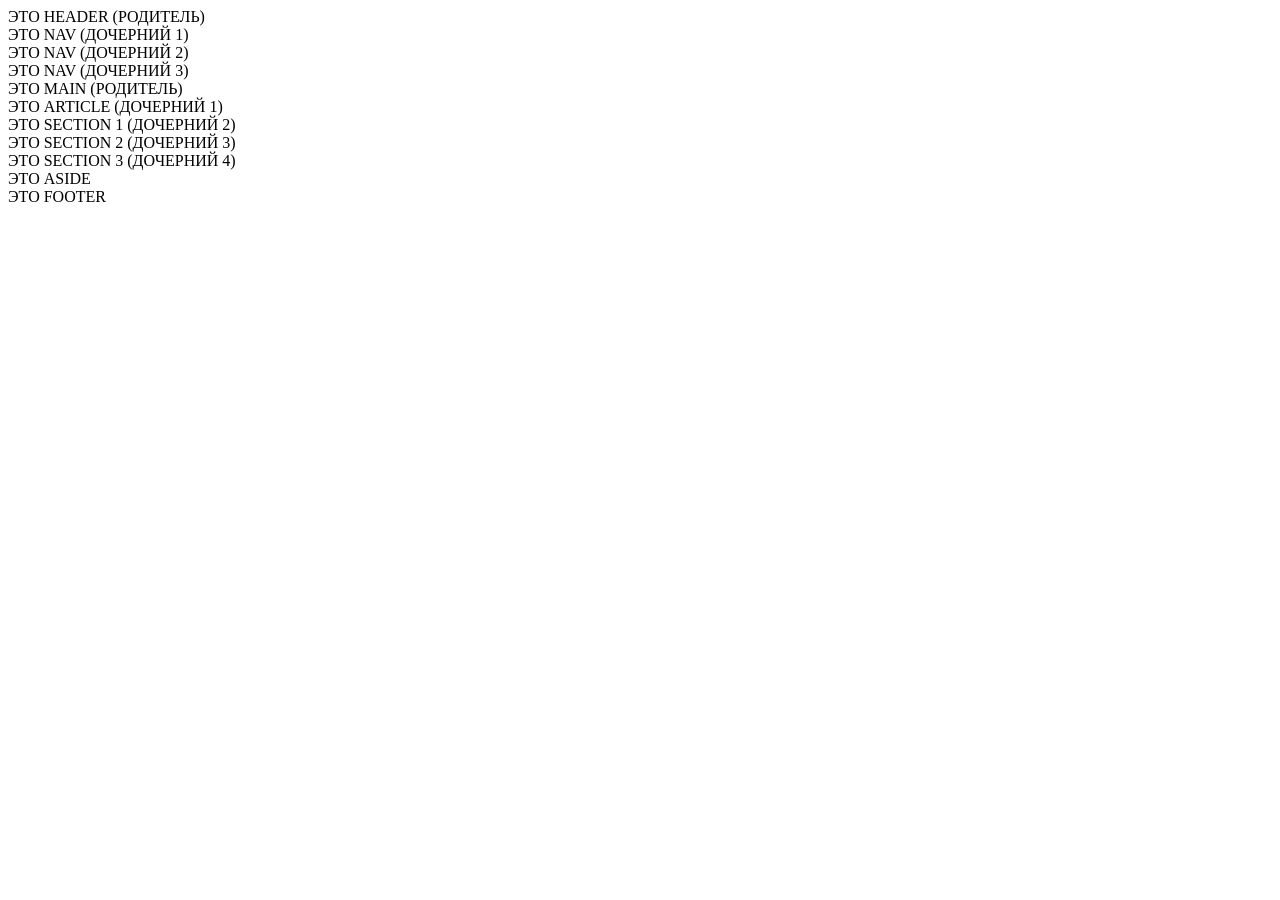
==== 1 Semester/HTML/index.html @ 04d6f234 "a" ====
<!DOCTYPE html>
<html lang="ru">
<head>
    <meta charset="UTF-8">
    <meta name="viewport" content="width=device-width, initial-scale=1.0">
    <title>FRONTEND</title>
</head>
<body>
    <header>
        ЭТО HEADER (РОДИТЕЛЬ)
        <!-- Это - HEADER -->
        <nav>
            ЭТО NAV (ДОЧЕРНИЙ 1)
        </nav>
        <nav>
            ЭТО NAV (ДОЧЕРНИЙ 2)
        </nav>
        <nav>
            ЭТО NAV (ДОЧЕРНИЙ 3)
        </nav>
    </header>

    <main>
        ЭТО MAIN (РОДИТЕЛЬ)
        <article>
            ЭТО ARTICLE (ДОЧЕРНИЙ 1)
            <section>ЭТО SECTION 1 (ДОЧЕРНИЙ 2)</section>
            <section>ЭТО SECTION 2 (ДОЧЕРНИЙ 3)</section>
            <section>ЭТО SECTION 3 (ДОЧЕРНИЙ 4)</section>
        </article>

        <aside>
            ЭТО ASIDE
        </aside>
    </main>

    <footer>
        ЭТО FOOTER
    </footer>
</body>
</html>
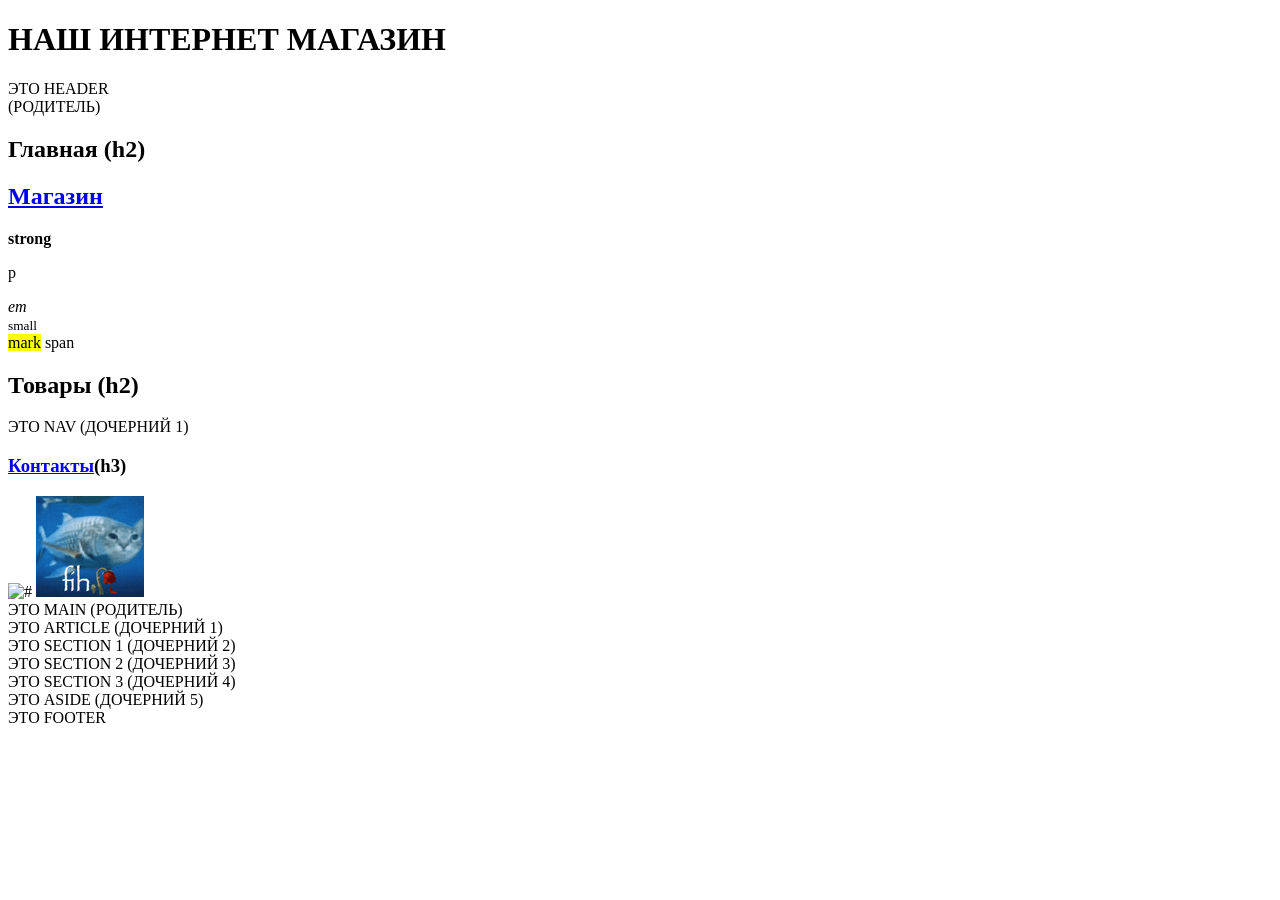
==== commit 667a2aed: "Гиперссылки" ====
--- a/1 Semester/HTML/index.html
+++ b/1 Semester/HTML/index.html
@@ -1,22 +1,37 @@
 <!DOCTYPE html>
 <html lang="ru">
+
 <head>
     <meta charset="UTF-8">
     <meta name="viewport" content="width=device-width, initial-scale=1.0">
     <title>FRONTEND</title>
 </head>
+
 <body>
     <header>
-        ЭТО HEADER (РОДИТЕЛЬ)
+        <h1>НАШ ИНТЕРНЕТ МАГАЗИН</h1>
+        <span>ЭТО HEADER</span> <br>(РОДИТЕЛЬ)
         <!-- Это - HEADER -->
         <nav>
+            <h2>Главная (h2)</h2>
+            <h2><a href="https://html5book.ru/html-tags/">Магазин</a></h2>
+
+            <strong>strong</strong>
+            <p>p</p>
+            <em>em</em> <br>
+            <small>small</small> <br>
+            <mark>mark</mark>
+            <span>span</span>
+
+            <h2>Товары (h2)</h2>
             ЭТО NAV (ДОЧЕРНИЙ 1)
-        </nav>
-        <nav>
-            ЭТО NAV (ДОЧЕРНИЙ 2)
-        </nav>
-        <nav>
-            ЭТО NAV (ДОЧЕРНИЙ 3)
+            <h3><a href="./contacts.html">Контакты</a>(h3)</h3>
+            <div>
+                <img src="https://encrypted-tbn0.gstatic.com/images?q=tbn:ANd9GcSB_5W6NVIk4bewizaL_jMb3AO-zjQ1tBLzLsxK7H_mhA&s=10"
+                    alt="#"> <!--Картинка не будет без интернета-->
+                <img src="./Images/fih.jpg" alt="#">
+                <!--Картинка будет загружена без интернета, если она уже была ранее загружена-->
+            </div>
         </nav>
     </header>
 
@@ -30,7 +45,7 @@
         </article>
 
         <aside>
-            ЭТО ASIDE
+            ЭТО ASIDE (ДОЧЕРНИЙ 5)
         </aside>
     </main>
 
@@ -38,4 +53,5 @@
         ЭТО FOOTER
     </footer>
 </body>
-</html>
+
+</html>
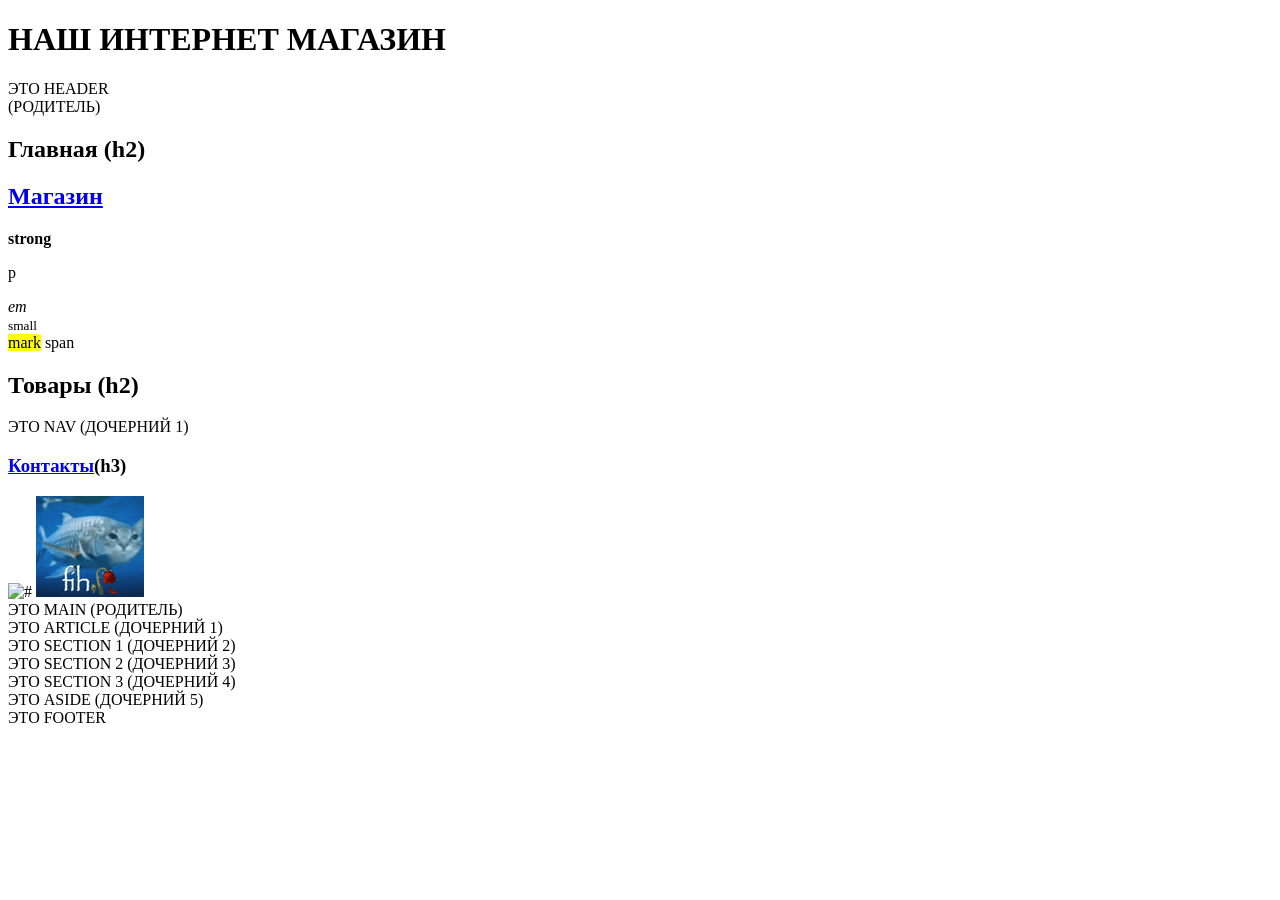
==== commit cd8b00f9: "a" ====
--- a/1 Semester/HTML/index.html
+++ b/1 Semester/HTML/index.html
@@ -26,11 +26,10 @@
             <h2>Товары (h2)</h2>
             ЭТО NAV (ДОЧЕРНИЙ 1)
             <h3><a href="./contacts.html">Контакты</a>(h3)</h3>
+
             <div>
-                <img src="https://encrypted-tbn0.gstatic.com/images?q=tbn:ANd9GcSB_5W6NVIk4bewizaL_jMb3AO-zjQ1tBLzLsxK7H_mhA&s=10"
-                    alt="#"> <!--Картинка не будет без интернета-->
-                <img src="./Images/fih.jpg" alt="#">
-                <!--Картинка будет загружена без интернета, если она уже была ранее загружена-->
+                <img src="https://encrypted-tbn0.gstatic.com/images?q=tbn:ANd9GcSB_5W6NVIk4bewizaL_jMb3AO-zjQ1tBLzLsxK7H_mhA&s=10"alt="#"> <!--Картинка не будет без интернета-->
+                <img src="./Images/fih.jpg" alt="#"> <!--Картинка будет загружена без интернета, если она уже была ранее загружена-->
             </div>
         </nav>
     </header>
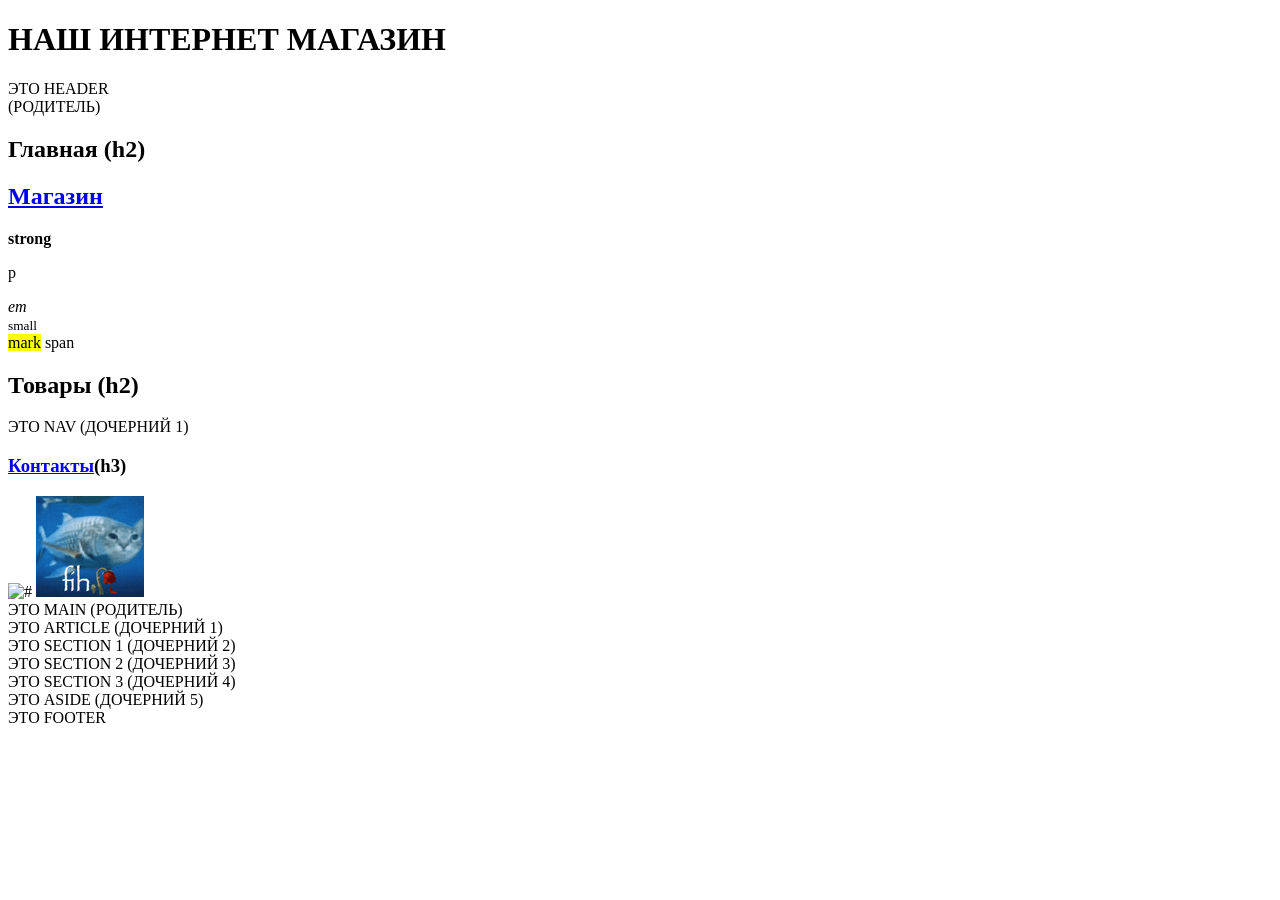
==== commit 9ddbab10: "a" ====
--- a/1 Semester/HTML/index.html
+++ b/1 Semester/HTML/index.html
@@ -14,7 +14,7 @@
         <!-- Это - HEADER -->
         <nav>
             <h2>Главная (h2)</h2>
-            <h2><a href="https://html5book.ru/html-tags/">Магазин</a></h2>
+            <h2><a href="https://html5book.ru/html-tags/" >Магазин</a></h2>
 
             <strong>strong</strong>
             <p>p</p>
@@ -25,7 +25,7 @@
 
             <h2>Товары (h2)</h2>
             ЭТО NAV (ДОЧЕРНИЙ 1)
-            <h3><a href="./contacts.html">Контакты</a>(h3)</h3>
+            <h3><a href="./contacts.html" >Контакты</a>(h3)</h3>
 
             <div>
                 <img src="https://encrypted-tbn0.gstatic.com/images?q=tbn:ANd9GcSB_5W6NVIk4bewizaL_jMb3AO-zjQ1tBLzLsxK7H_mhA&s=10"alt="#"> <!--Картинка не будет без интернета-->
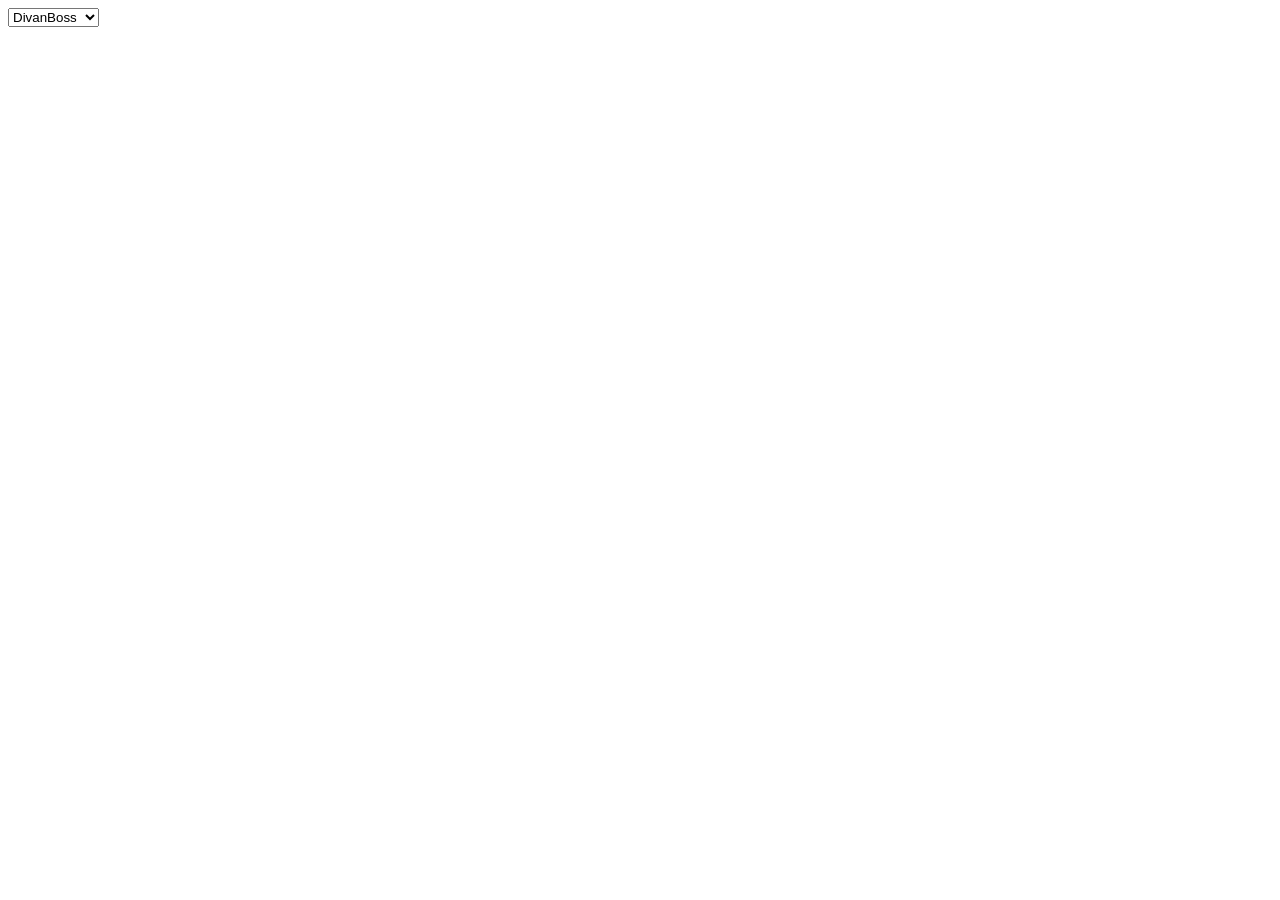
==== commit 5f351690: "Created attributes and forms to Theory.md" ====
--- a/1 Semester/HTML/index.html
+++ b/1 Semester/HTML/index.html
@@ -8,49 +8,10 @@
 </head>
 
 <body>
-    <header>
-        <h1>НАШ ИНТЕРНЕТ МАГАЗИН</h1>
-        <span>ЭТО HEADER</span> <br>(РОДИТЕЛЬ)
-        <!-- Это - HEADER -->
-        <nav>
-            <h2>Главная (h2)</h2>
-            <h2><a href="https://html5book.ru/html-tags/" >Магазин</a></h2>
-
-            <strong>strong</strong>
-            <p>p</p>
-            <em>em</em> <br>
-            <small>small</small> <br>
-            <mark>mark</mark>
-            <span>span</span>
-
-            <h2>Товары (h2)</h2>
-            ЭТО NAV (ДОЧЕРНИЙ 1)
-            <h3><a href="./contacts.html" >Контакты</a>(h3)</h3>
-
-            <div>
-                <img src="https://encrypted-tbn0.gstatic.com/images?q=tbn:ANd9GcSB_5W6NVIk4bewizaL_jMb3AO-zjQ1tBLzLsxK7H_mhA&s=10"alt="#"> <!--Картинка не будет без интернета-->
-                <img src="./Images/fih.jpg" alt="#"> <!--Картинка будет загружена без интернета, если она уже была ранее загружена-->
-            </div>
-        </nav>
-    </header>
-
-    <main>
-        ЭТО MAIN (РОДИТЕЛЬ)
-        <article>
-            ЭТО ARTICLE (ДОЧЕРНИЙ 1)
-            <section>ЭТО SECTION 1 (ДОЧЕРНИЙ 2)</section>
-            <section>ЭТО SECTION 2 (ДОЧЕРНИЙ 3)</section>
-            <section>ЭТО SECTION 3 (ДОЧЕРНИЙ 4)</section>
-        </article>
-
-        <aside>
-            ЭТО ASIDE (ДОЧЕРНИЙ 5)
-        </aside>
-    </main>
-
-    <footer>
-        ЭТО FOOTER
-    </footer>
+<select>
+    <option>DivanBoss</option>
+    <option>DimanBoss</option>
+</select>
 </body>
 
 </html>
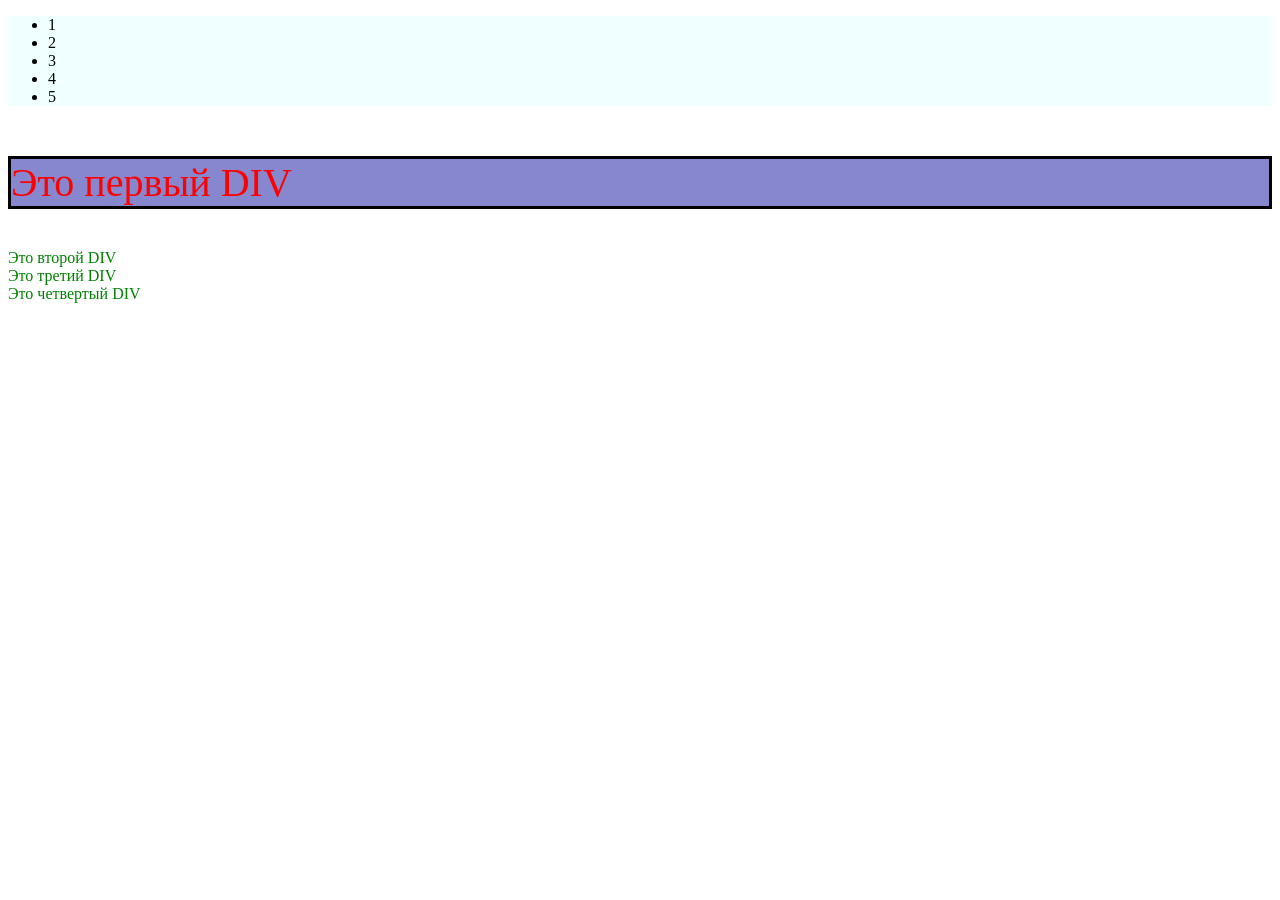
==== commit 0a47a8dc: "Update" ====
--- a/1 Semester/HTML/index.html
+++ b/1 Semester/HTML/index.html
@@ -5,13 +5,24 @@
     <meta charset="UTF-8">
     <meta name="viewport" content="width=device-width, initial-scale=1.0">
     <title>FRONTEND</title>
+    <link rel="stylesheet" href="./CSS/style.css">
 </head>
 
 <body>
-<select>
-    <option>DivanBoss</option>
-    <option>DimanBoss</option>
-</select>
+    <main>
+        <ul>
+            <li>1</li>
+            <li>2</li>
+            <li>3</li>
+            <li>4</li>
+            <li>5</li>
+        </ul>
+
+        <div class="firstDiv" id="firstDivID">Это первый DIV</div>
+        <div>Это второй DIV</div>
+        <div>Это третий DIV</div>
+        <div>Это четвертый DIV</div>
+    </main>
 </body>
 
 </html>
--- a/1 Semester/HTML/CSS/style.css
+++ b/1 Semester/HTML/CSS/style.css
@@ -0,0 +1,16 @@
+div {
+    font-family: Cambria, Cochin, Georgia, Times, 'Times New Roman', serif;
+    color: green;
+}
+
+ul {
+    background-color: azure;
+}
+
+.firstDiv {
+    color: red;
+    font-size: 40px;
+    margin: 50px 0px 40px 0px;
+    background-color: rgb(135, 135, 207);
+    border: 3px solid black;
+}
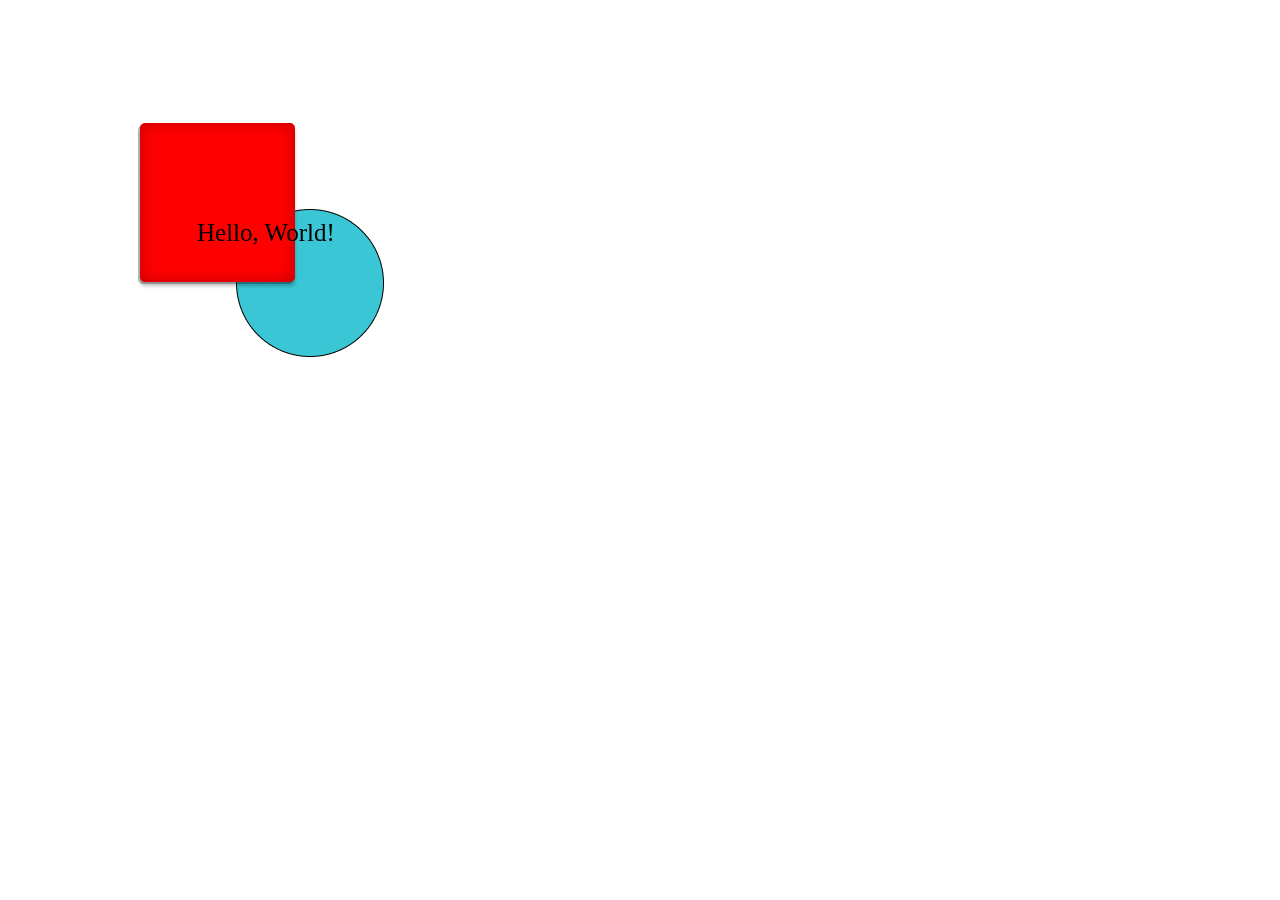
==== commit 334f9127: "Add homework1.html" ====
--- a/1 Semester/HTML/index.html
+++ b/1 Semester/HTML/index.html
@@ -9,20 +9,16 @@
 </head>
 
 <body>
-    <main>
-        <ul>
-            <li>1</li>
-            <li>2</li>
-            <li>3</li>
-            <li>4</li>
-            <li>5</li>
-        </ul>
+   <header>
+   </header>
 
-        <div class="firstDiv" id="firstDivID">Это первый DIV</div>
-        <div>Это второй DIV</div>
-        <div>Это третий DIV</div>
-        <div>Это четвертый DIV</div>
-    </main>
+   <main>
+    <img class="rectangle" src="./Images/Rectangle 1.png" alt="">
+    <img class="ellipse" src="./Images/Ellipse 1.png" alt="">
+    <div class="HelloWorld">Hello, World!</div>
+   </main>
+
+   <footer></footer>
 </body>
 
 </html>
--- a/1 Semester/HTML/CSS/style.css
+++ b/1 Semester/HTML/CSS/style.css
@@ -1,16 +1,67 @@
-div {
-    font-family: Cambria, Cochin, Georgia, Times, 'Times New Roman', serif;
-    color: green;
+html, body, div, span, applet, object, iframe,
+h1, h2, h3, h4, h5, h6, p, blockquote, pre,
+a, abbr, acronym, address, big, cite, code,
+del, dfn, em, img, ins, kbd, q, s, samp,
+small, strike, strong, sub, sup, tt, var,
+b, u, i, center,
+dl, dt, dd, ol, ul, li,
+fieldset, form, label, legend,
+table, caption, tbody, tfoot, thead, tr, th, td,
+article, aside, canvas, details, embed,
+figure, figcaption, footer, header, hgroup,
+menu, nav, output, ruby, section, summary,
+time, mark, audio, video {
+	margin: 0;
+	padding: 0;
+	border: 0;
+	font-size: 100%;
+	font: inherit;
+	vertical-align: baseline;
+}
+/* HTML5 display-role reset for older browsers */
+article, aside, details, figcaption, figure,
+footer, header, hgroup, menu, nav, section {
+	display: block;
+}
+body {
+	line-height: 1;
+}
+ol, ul {
+	list-style: none;
+}
+blockquote, q {
+	quotes: none;
+}
+blockquote:before, blockquote:after,
+q:before, q:after {
+	content: '';
+	content: none;
+}
+table {
+	border-collapse: collapse;
+	border-spacing: 0;
 }
 
-ul {
-    background-color: azure;
+/*==========================================================*/
+
+.rectangle {
+    position: absolute;
+    top: 123px;
+    left: 136px;
+    z-index: 1;
 }
 
-.firstDiv {
-    color: red;
-    font-size: 40px;
-    margin: 50px 0px 40px 0px;
-    background-color: rgb(135, 135, 207);
-    border: 3px solid black;
+.ellipse {
+    position: absolute;
+    top: 209px;
+    left: 236px;
+    z-index: 0;
 }
+
+.HelloWorld {
+    position: absolute;
+    font-size: 25px;
+    top: 220px;
+    left: 197px;
+    z-index: 2;
+}
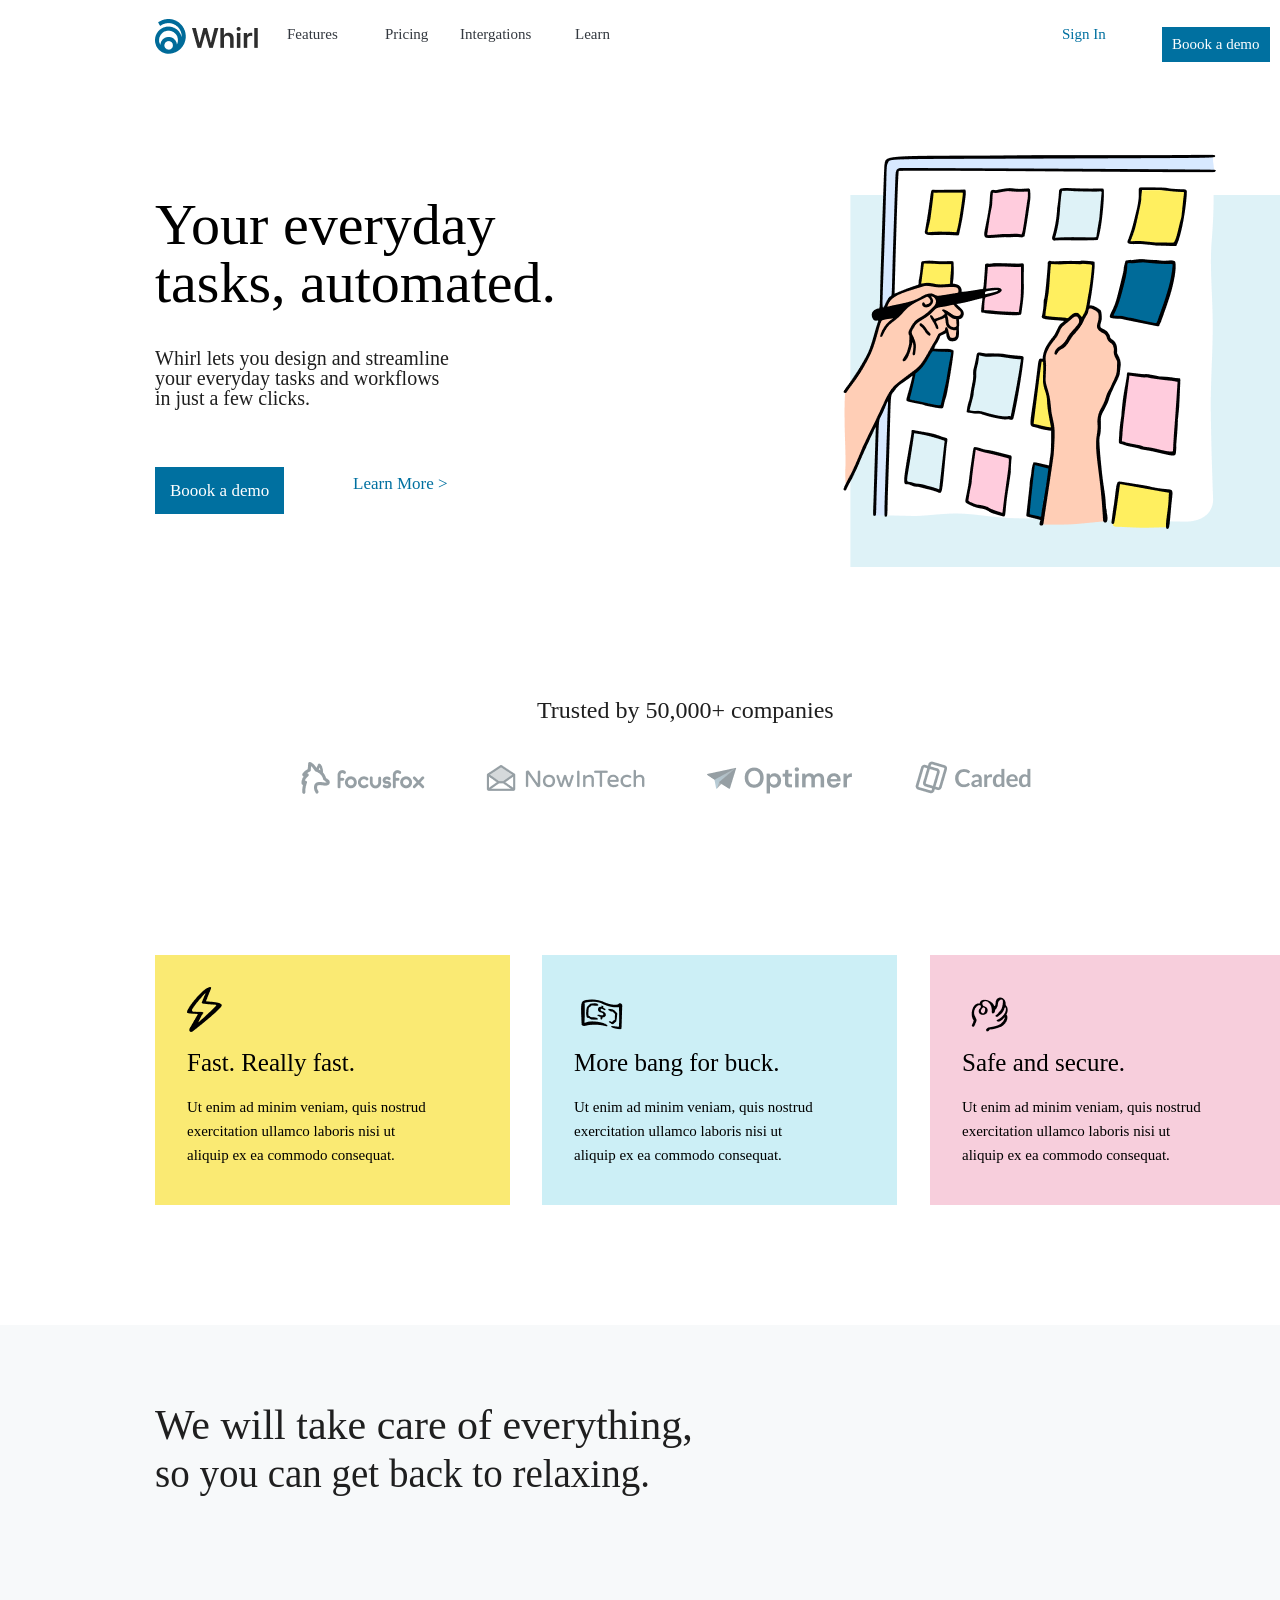
==== commit 597f5a68: "Create site" ====
--- a/1 Semester/HTML/index.html
+++ b/1 Semester/HTML/index.html
@@ -10,12 +10,48 @@
 
 <body>
    <header>
+        <img src="./Images/small_logo.png" class="small_logo" alt="">
+        <img src="./Images/small_logo_text.png" class="small_logo_text" alt="">
+        <div class="features">Features</div>
+        <div class="Pricing">Pricing</div>
+        <div class="Intergations">Intergations</div>
+        <div class="Learn">Learn</div>
+        <a class="SignIn">Sign In</a>
+        <a class="BookDemo">Boook a demo</a>
    </header>
 
    <main>
-    <img class="rectangle" src="./Images/Rectangle 1.png" alt="">
-    <img class="ellipse" src="./Images/Ellipse 1.png" alt="">
-    <div class="HelloWorld">Hello, World!</div>
+        <h1 class="EverydayTasks"> Your everyday <br> tasks, automated.</h1>
+        <h2 class="Description">Whirl lets you design and streamline <br> your everyday tasks and workflows <br> in just a few clicks.</h2>
+        <a class="BookDemo2">Boook a demo</a>
+        <a class="LearnMore">Learn More ></a>
+        <img src="./Images/stickers_image.png" class="StickerImage" alt="">
+
+        <p class="TrustedBy50k">Trusted by 50,000+ companies</p>
+        <img src="./Images/trusted_image.png" class="TrustedBy50kImage" alt="">
+
+        <section class="YellowRectangle">
+            <img src="./Images/lightning.png" class="RectangeImage" alt="">
+            <h3 class="RectangleHeader">Fast. Really fast.</h3>
+            <p class="WeirdText">Ut enim ad minim veniam, quis nostrud <br> exercitation ullamco laboris nisi ut <br> aliquip ex ea commodo consequat.</p>
+        </section>
+        <section class="CyanRectangle">
+            <img src="./Images/money.png" class="RectangeImage" alt="">
+            <h3 class="RectangleHeader">More bang for buck.</h3>
+            <p class="WeirdText">Ut enim ad minim veniam, quis nostrud <br> exercitation ullamco laboris nisi ut <br> aliquip ex ea commodo consequat.</p>
+        </section>
+        <section class="PinkRectangle">
+            <img src="./Images/ok_sign.png" class="RectangeImage" alt="">
+            <h3 class="RectangleHeader">Safe and secure.</h3>
+            <p class="WeirdText">Ut enim ad minim veniam, quis nostrud <br> exercitation ullamco laboris nisi ut <br> aliquip ex ea commodo consequat.</p>
+        </section>
+
+        <!--=================================================================================================================================================-->
+
+        <section class="Section2">
+            <h1 class="Relaxing">We will take care of everything,</h1>
+            <h2 class="Relaxing2">so you can get back to relaxing.</h2>
+        </section>
    </main>
 
    <footer></footer>
--- a/1 Semester/HTML/CSS/style.css
+++ b/1 Semester/HTML/CSS/style.css
@@ -44,24 +44,193 @@
 
 /*==========================================================*/
 
-.rectangle {
-    position: absolute;
-    top: 123px;
-    left: 136px;
-    z-index: 1;
-}
-
-.ellipse {
-    position: absolute;
-    top: 209px;
-    left: 236px;
-    z-index: 0;
-}
-
-.HelloWorld {
-    position: absolute;
-    font-size: 25px;
-    top: 220px;
-    left: 197px;
-    z-index: 2;
+.small_logo {
+	position: absolute;
+	top: 19px;
+	left: 155px;
+}
+
+.small_logo_text {
+	position: absolute;
+	top: 27px;
+	left: 192px;
+}
+
+.features {
+	position: absolute;
+	top: 27px;
+	left: 287px;
+	font-size: 15px;
+	color:  #33383F;
+}
+
+.Pricing {
+	position: absolute;
+	top: 27px;
+	left: 385px;
+	font-size: 15px;
+	color:  #33383F;
+}
+
+.Intergations {
+	position: absolute;
+	top: 27px;
+	left: 460px;
+	font-size: 15px;
+	color:  #33383F;
+}
+
+.Learn {
+	position: absolute;
+	top: 27px;
+	left: 575px;;
+	font-size: 15px;
+	color:  #33383F;
+}
+
+.SignIn {
+	position: absolute;
+	top: 27px;
+	left: 1062px;
+	font-size: 15px;
+	color:  #0070A0;
+}
+
+.BookDemo {
+	position: absolute;
+	top: 27px;
+	left: 1162px;;
+	font-size: 15px;
+	color:  #FFFFFF;
+	background-color: #0070A0;
+	border: solid 10px #0070A0;
+	box-sizing: border-box;
+}
+
+.EverydayTasks {
+	position: absolute;
+	top: 196px;
+	left: 155px;
+	font-size: 58px;
+}
+
+.Description {
+	position: absolute;
+	top: 348px;
+	left: 155px;
+	font-size: 20px;
+	color: #1F1F1F;
+}
+
+.BookDemo2 {
+	position: absolute;
+	top: 467px;
+	left: 155px;;
+	font-size: 17px;
+	color:  #FFFFFF;
+	background-color: #0070A0;
+	border: solid 15px #0070A0;
+}
+
+.LearnMore {
+	position: absolute;
+	top: 475px;
+	left: 353px;;
+	font-size: 17px;
+	color:  #0070A0;
+
+}
+
+.StickerImage {
+	position: absolute;
+	top: 145px;
+	left: 833px;;
+}
+
+.TrustedBy50k {
+	position: absolute;
+	top: 698px;
+	left: 537px;
+	font-size: 24px;
+	color: #1F1F1F;
+}
+
+.TrustedBy50kImage {
+	position: absolute;
+	top: 760px;
+	left: 105px;
+}
+
+.YellowRectangle {
+	position: absolute;
+	top: 955px;
+	left: 155px;
+	width: 355px;
+	height: 250px;
+	background-color: #FAEA73;
+}
+
+.CyanRectangle {
+	position: absolute;
+	top: 955px;
+	left: 542px;
+	width: 355px;
+	height: 250px;
+	background-color: #CCEFF6;
+}
+
+.PinkRectangle {
+	position: absolute;
+	top: 955px;
+	left: 930px;
+	width: 355px;
+	height: 250px;
+	background-color: #F7CEDC;
+}
+
+.RectangeImage {
+	position: absolute;
+	top: 32px;
+	left: 32px;
+}
+
+.RectangleHeader {
+	position: absolute;
+	top: 95px;
+	left: 32px;
+	font-size: 25px;
+}
+
+.WeirdText {
+	position: absolute;
+	top: 140px;
+	left: 32px;
+	font-size: 15px;
+	line-height: 24px;
+}
+
+/*=========================================================*/
+
+.Section2 {
+	position: absolute;
+	top: 1325px;
+	width: 1440px;
+	height: 694px;
+	background-color: #F7F9FA;
+}
+
+.Section2 .Relaxing {
+	position: absolute;
+	top: 79px;
+	left: 155px;
+	font-size: 42px;
+	color: #1F1F1F;
+}
+
+.Section2 .Relaxing2 {
+	position: absolute;
+	top: 129px;
+	left: 155px;
+	font-size: 39px;
+	color: #1F1F1F;
 }
